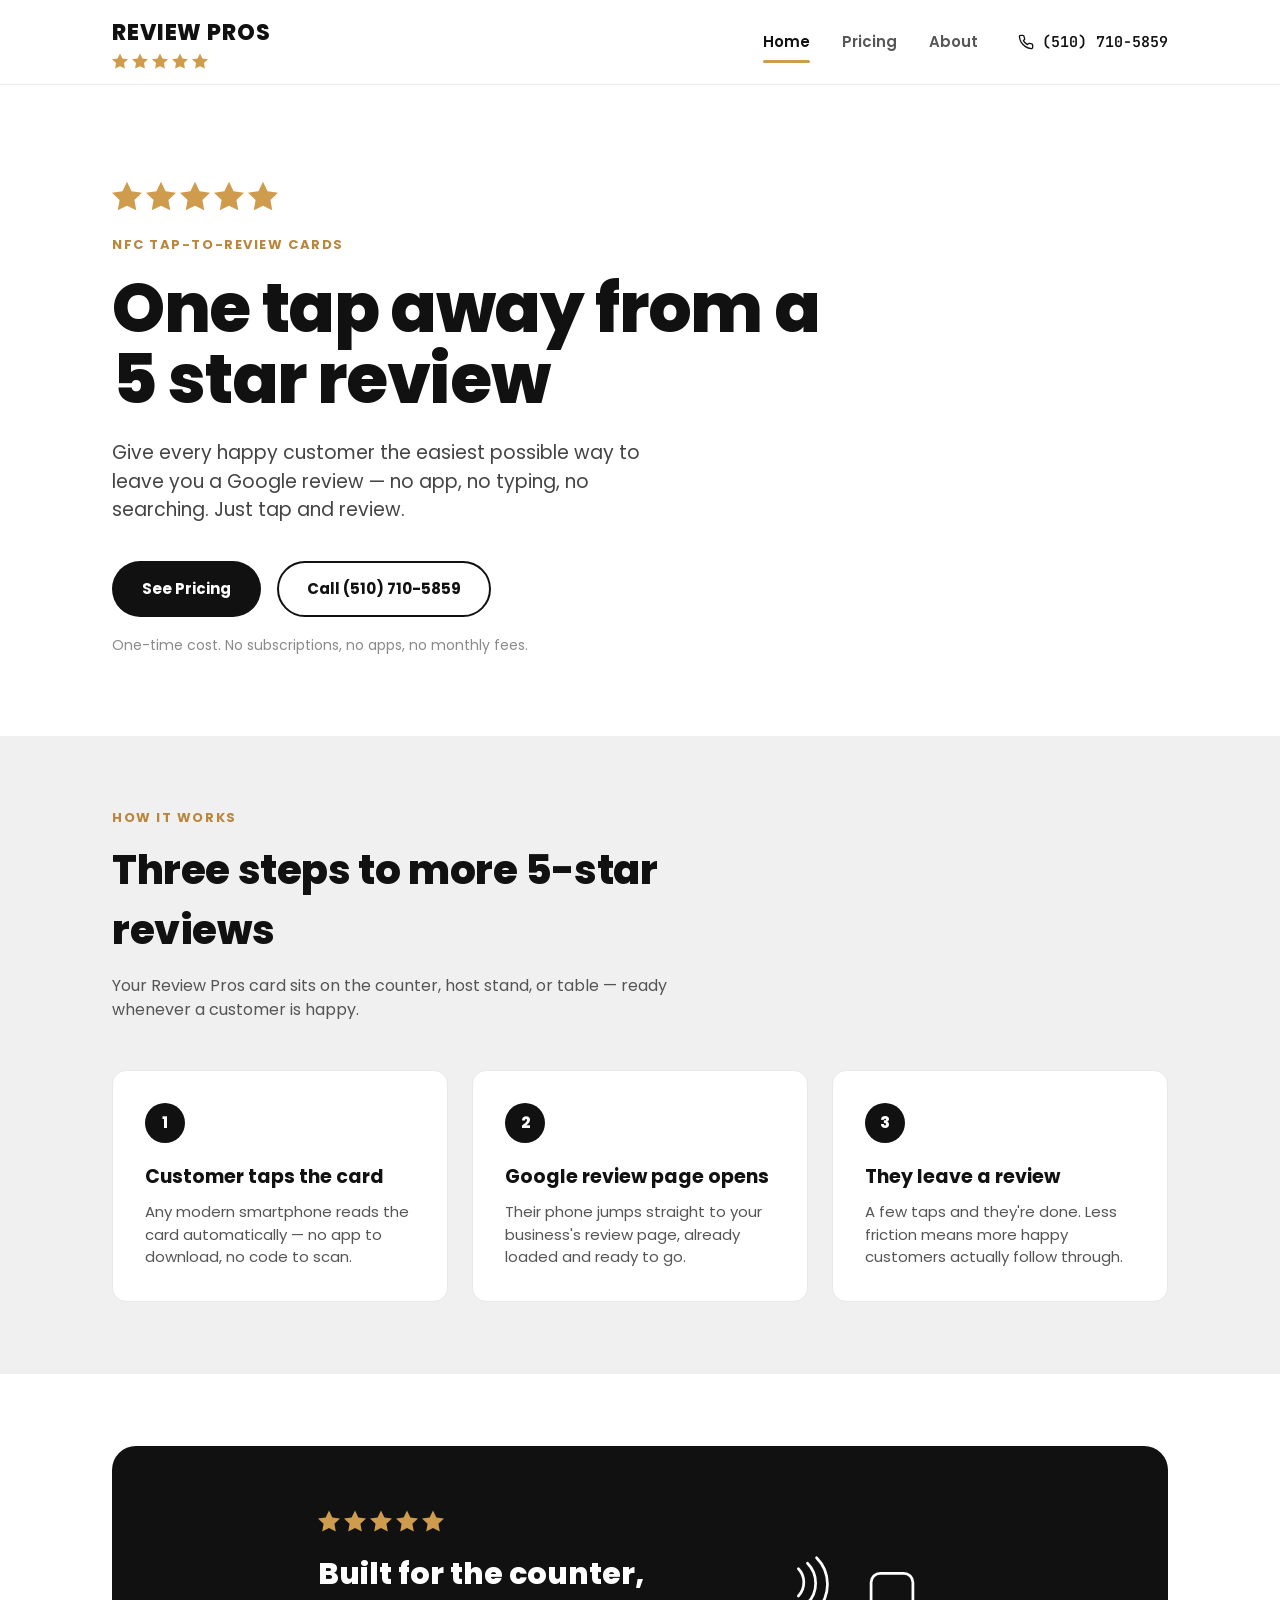
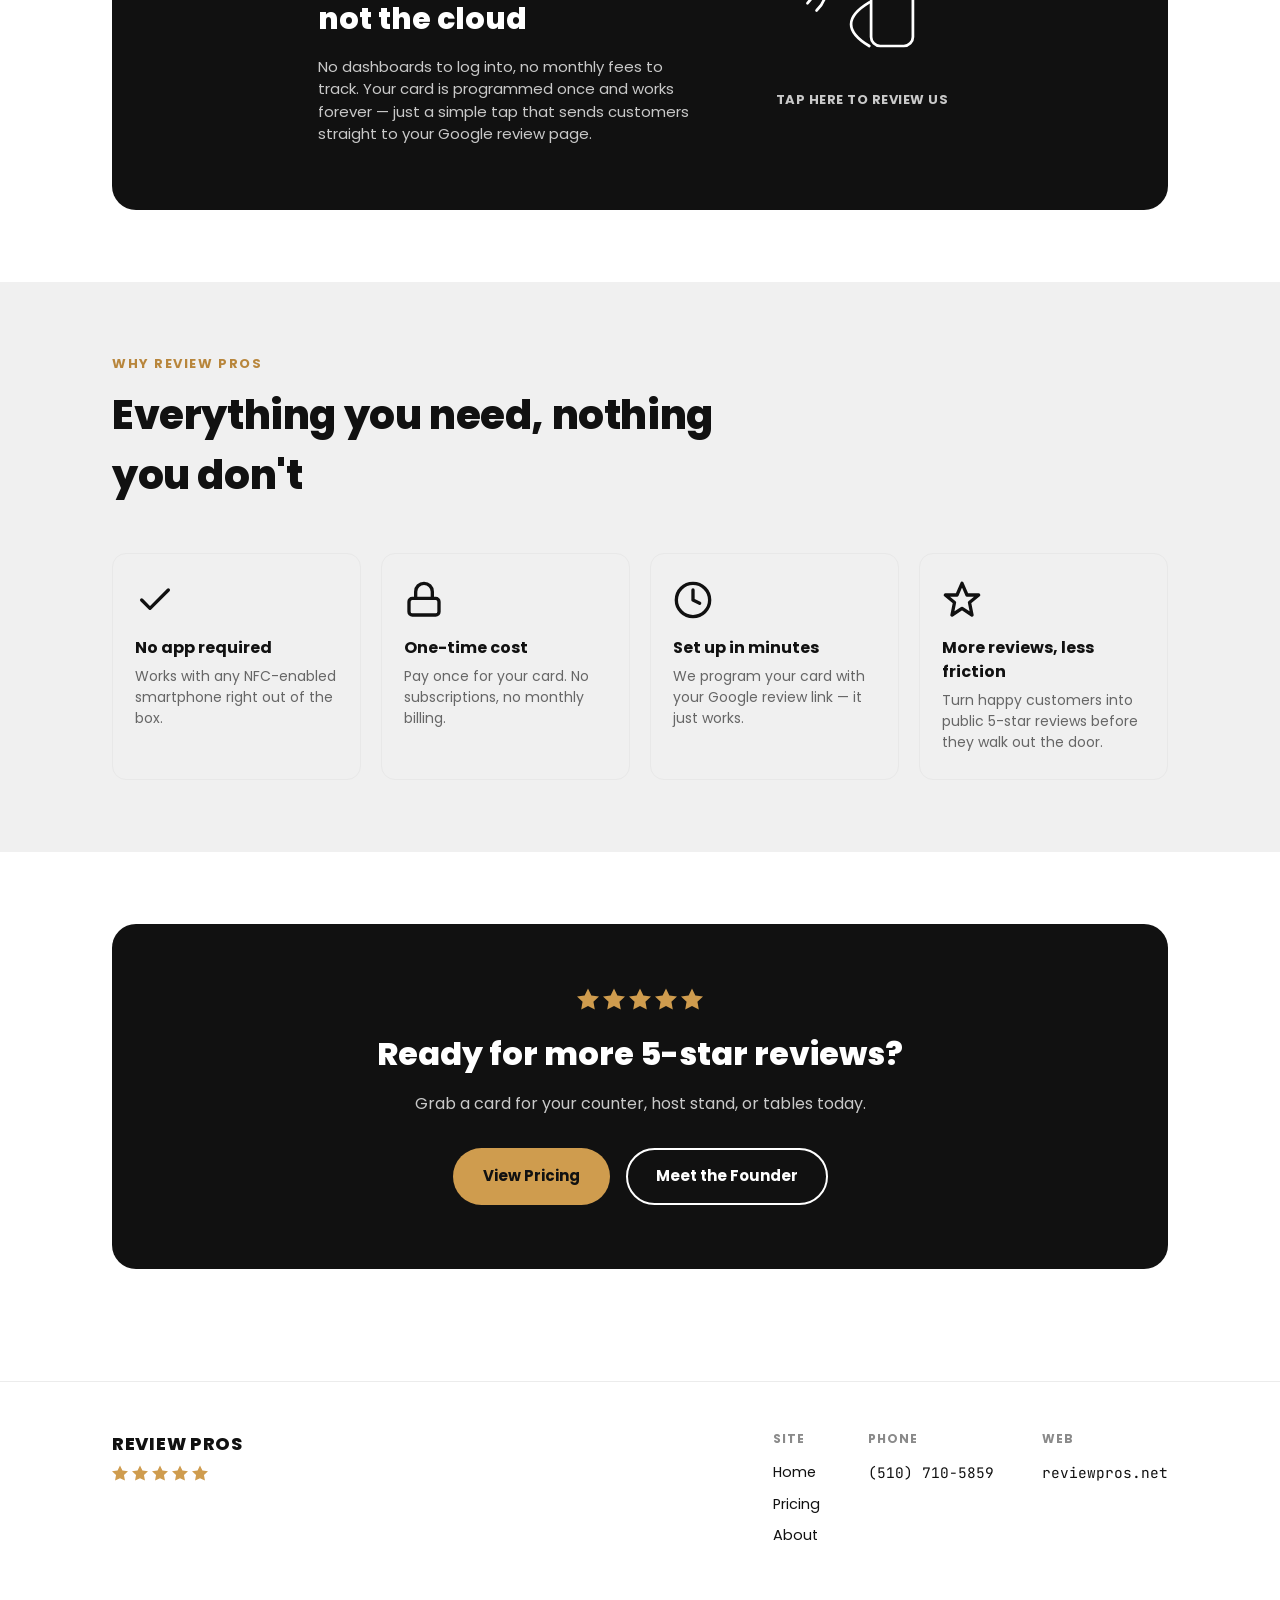
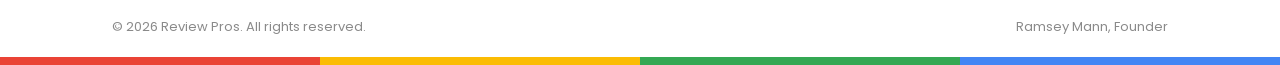
==== index.html @ d0340fe0 "Add files via upload" ====
<!DOCTYPE html>
<html lang="en">
<head>
<meta charset="UTF-8">
<meta name="viewport" content="width=device-width, initial-scale=1.0">
<title>Review Pros — Tap-to-Review NFC Cards</title>
<meta name="description" content="One tap away from a 5 star review. NFC review cards for your counter, host stand, or tables. No app, no subscription, one-time cost.">
<link rel="preconnect" href="https://fonts.googleapis.com">
<link rel="preconnect" href="https://fonts.gstatic.com" crossorigin>
<link href="https://fonts.googleapis.com/css2?family=Poppins:wght@400;500;600;700;800&family=JetBrains+Mono:wght@400;500;700&display=swap" rel="stylesheet">
<link rel="stylesheet" href="styles.css">
</head>
<body>

<header class="site-header">
  <div class="wrap">
    <a href="index.html" class="logo">
      <span class="word">Review Pros</span>
      <span class="stars small" aria-hidden="true">
        <svg viewBox="0 0 24 24"><path d="M12 .587l3.668 7.568 8.332 1.151-6.064 5.828 1.48 8.279L12 19.771l-7.416 3.642 1.48-8.279L0 9.306l8.332-1.151z"/></svg>
        <svg viewBox="0 0 24 24"><path d="M12 .587l3.668 7.568 8.332 1.151-6.064 5.828 1.48 8.279L12 19.771l-7.416 3.642 1.48-8.279L0 9.306l8.332-1.151z"/></svg>
        <svg viewBox="0 0 24 24"><path d="M12 .587l3.668 7.568 8.332 1.151-6.064 5.828 1.48 8.279L12 19.771l-7.416 3.642 1.48-8.279L0 9.306l8.332-1.151z"/></svg>
        <svg viewBox="0 0 24 24"><path d="M12 .587l3.668 7.568 8.332 1.151-6.064 5.828 1.48 8.279L12 19.771l-7.416 3.642 1.48-8.279L0 9.306l8.332-1.151z"/></svg>
        <svg viewBox="0 0 24 24"><path d="M12 .587l3.668 7.568 8.332 1.151-6.064 5.828 1.48 8.279L12 19.771l-7.416 3.642 1.48-8.279L0 9.306l8.332-1.151z"/></svg>
      </span>
    </a>
    <nav class="main-nav">
      <div class="links">
        <a href="index.html" class="active">Home</a>
        <a href="pricing.html">Pricing</a>
        <a href="about.html">About</a>
      </div>
      <a class="header-phone mono" href="tel:15107105859">
        <svg viewBox="0 0 24 24" fill="none" stroke="currentColor" stroke-width="2" stroke-linecap="round" stroke-linejoin="round"><path d="M22 16.92v3a2 2 0 0 1-2.18 2 19.79 19.79 0 0 1-8.63-3.07 19.5 19.5 0 0 1-6-6 19.79 19.79 0 0 1-3.07-8.67A2 2 0 0 1 4.11 2h3a2 2 0 0 1 2 1.72c.127.96.361 1.903.7 2.81a2 2 0 0 1-.45 2.11L8.09 9.91a16 16 0 0 0 6 6l1.27-1.27a2 2 0 0 1 2.11-.45c.907.339 1.85.573 2.81.7A2 2 0 0 1 22 16.92z"/></svg>
        (510) 710-5859
      </a>
    </nav>
    <button class="nav-toggle" aria-label="Toggle menu">
      <span></span><span></span><span></span>
    </button>
  </div>
</header>

<main>
  <section class="hero">
    <div class="wrap">
      <div class="stars large" aria-hidden="true">
        <svg viewBox="0 0 24 24"><path d="M12 .587l3.668 7.568 8.332 1.151-6.064 5.828 1.48 8.279L12 19.771l-7.416 3.642 1.48-8.279L0 9.306l8.332-1.151z"/></svg>
        <svg viewBox="0 0 24 24"><path d="M12 .587l3.668 7.568 8.332 1.151-6.064 5.828 1.48 8.279L12 19.771l-7.416 3.642 1.48-8.279L0 9.306l8.332-1.151z"/></svg>
        <svg viewBox="0 0 24 24"><path d="M12 .587l3.668 7.568 8.332 1.151-6.064 5.828 1.48 8.279L12 19.771l-7.416 3.642 1.48-8.279L0 9.306l8.332-1.151z"/></svg>
        <svg viewBox="0 0 24 24"><path d="M12 .587l3.668 7.568 8.332 1.151-6.064 5.828 1.48 8.279L12 19.771l-7.416 3.642 1.48-8.279L0 9.306l8.332-1.151z"/></svg>
        <svg viewBox="0 0 24 24"><path d="M12 .587l3.668 7.568 8.332 1.151-6.064 5.828 1.48 8.279L12 19.771l-7.416 3.642 1.48-8.279L0 9.306l8.332-1.151z"/></svg>
      </div>
      <div class="eyebrow">NFC Tap-to-Review Cards</div>
      <h1>One tap away from a 5&nbsp;star review</h1>
      <p class="lead">Give every happy customer the easiest possible way to leave you a Google review — no app, no typing, no searching. Just tap and review.</p>
      <div class="cta-row">
        <a href="pricing.html" class="btn btn-primary">See Pricing</a>
        <a href="tel:15107105859" class="btn btn-outline">Call (510) 710-5859</a>
      </div>
      <div class="microcopy">One-time cost. No subscriptions, no apps, no monthly fees.</div>
    </div>
  </section>

  <section class="alt-bg">
    <div class="wrap">
      <div class="section-head">
        <div class="eyebrow">How It Works</div>
        <h2>Three steps to more 5-star reviews</h2>
        <p>Your Review Pros card sits on the counter, host stand, or table — ready whenever a customer is happy.</p>
      </div>
      <div class="steps">
        <div class="step-card">
          <div class="step-num">1</div>
          <h3>Customer taps the card</h3>
          <p>Any modern smartphone reads the card automatically — no app to download, no code to scan.</p>
        </div>
        <div class="step-card">
          <div class="step-num">2</div>
          <h3>Google review page opens</h3>
          <p>Their phone jumps straight to your business's review page, already loaded and ready to go.</p>
        </div>
        <div class="step-card">
          <div class="step-num">3</div>
          <h3>They leave a review</h3>
          <p>A few taps and they're done. Less friction means more happy customers actually follow through.</p>
        </div>
      </div>
    </div>
  </section>

  <section>
    <div class="wrap">
      <div class="tap-demo">
        <div class="demo-left">
          <div class="stars" aria-hidden="true">
            <svg viewBox="0 0 24 24"><path d="M12 .587l3.668 7.568 8.332 1.151-6.064 5.828 1.48 8.279L12 19.771l-7.416 3.642 1.48-8.279L0 9.306l8.332-1.151z"/></svg>
            <svg viewBox="0 0 24 24"><path d="M12 .587l3.668 7.568 8.332 1.151-6.064 5.828 1.48 8.279L12 19.771l-7.416 3.642 1.48-8.279L0 9.306l8.332-1.151z"/></svg>
            <svg viewBox="0 0 24 24"><path d="M12 .587l3.668 7.568 8.332 1.151-6.064 5.828 1.48 8.279L12 19.771l-7.416 3.642 1.48-8.279L0 9.306l8.332-1.151z"/></svg>
            <svg viewBox="0 0 24 24"><path d="M12 .587l3.668 7.568 8.332 1.151-6.064 5.828 1.48 8.279L12 19.771l-7.416 3.642 1.48-8.279L0 9.306l8.332-1.151z"/></svg>
            <svg viewBox="0 0 24 24"><path d="M12 .587l3.668 7.568 8.332 1.151-6.064 5.828 1.48 8.279L12 19.771l-7.416 3.642 1.48-8.279L0 9.306l8.332-1.151z"/></svg>
          </div>
          <h2>Built for the counter, not the cloud</h2>
          <p>No dashboards to log into, no monthly fees to track. Your card is programmed once and works forever — just a simple tap that sends customers straight to your Google review page.</p>
        </div>
        <div class="tap-icon" aria-hidden="true">
          <svg viewBox="0 0 220 140" fill="none" stroke-width="3">
            <ellipse cx="60" cy="70" rx="55" ry="55" />
            <path d="M40 55c8-8 8-22 0-30" stroke-linecap="round"/>
            <path d="M50 63c12-12 12-32 0-44" stroke-linecap="round"/>
            <path d="M60 71c16-16 16-42 0-58" stroke-linecap="round"/>
            <rect x="120" y="30" width="46" height="80" rx="10"/>
            <line x1="132" y1="98" x2="154" y2="98" stroke-linecap="round"/>
            <path d="M118 62c-10 6-20 14-20 24s10 18 20 24" stroke-linecap="round" stroke-linejoin="round"/>
          </svg>
          <p style="text-align:center;margin-top:16px;font-weight:700;letter-spacing:0.04em;text-transform:uppercase;font-size:13px;">Tap here to review us</p>
        </div>
      </div>
    </div>
  </section>

  <section class="alt-bg">
    <div class="wrap">
      <div class="section-head">
        <div class="eyebrow">Why Review Pros</div>
        <h2>Everything you need, nothing you don't</h2>
      </div>
      <div class="features-grid">
        <div class="feature">
          <div class="icon"><svg viewBox="0 0 24 24" fill="none" stroke="#111" stroke-width="2" stroke-linecap="round" stroke-linejoin="round"><path d="M20 6L9 17l-5-5"/></svg></div>
          <h3>No app required</h3>
          <p>Works with any NFC-enabled smartphone right out of the box.</p>
        </div>
        <div class="feature">
          <div class="icon"><svg viewBox="0 0 24 24" fill="none" stroke="#111" stroke-width="2" stroke-linecap="round" stroke-linejoin="round"><rect x="3" y="11" width="18" height="10" rx="2"/><path d="M7 11V7a5 5 0 0 1 10 0v4"/></svg></div>
          <h3>One-time cost</h3>
          <p>Pay once for your card. No subscriptions, no monthly billing.</p>
        </div>
        <div class="feature">
          <div class="icon"><svg viewBox="0 0 24 24" fill="none" stroke="#111" stroke-width="2" stroke-linecap="round" stroke-linejoin="round"><circle cx="12" cy="12" r="10"/><polyline points="12 6 12 12 16 14"/></svg></div>
          <h3>Set up in minutes</h3>
          <p>We program your card with your Google review link — it just works.</p>
        </div>
        <div class="feature">
          <div class="icon"><svg viewBox="0 0 24 24" fill="none" stroke="#111" stroke-width="2" stroke-linecap="round" stroke-linejoin="round"><path d="M12 2l3 7h7l-5.5 4.5L18 21l-6-4-6 4 1.5-7.5L2 9h7z"/></svg></div>
          <h3>More reviews, less friction</h3>
          <p>Turn happy customers into public 5-star reviews before they walk out the door.</p>
        </div>
      </div>
    </div>
  </section>

  <section>
    <div class="wrap">
      <div class="cta-banner">
        <div class="stars" aria-hidden="true">
          <svg viewBox="0 0 24 24"><path d="M12 .587l3.668 7.568 8.332 1.151-6.064 5.828 1.48 8.279L12 19.771l-7.416 3.642 1.48-8.279L0 9.306l8.332-1.151z"/></svg>
          <svg viewBox="0 0 24 24"><path d="M12 .587l3.668 7.568 8.332 1.151-6.064 5.828 1.48 8.279L12 19.771l-7.416 3.642 1.48-8.279L0 9.306l8.332-1.151z"/></svg>
          <svg viewBox="0 0 24 24"><path d="M12 .587l3.668 7.568 8.332 1.151-6.064 5.828 1.48 8.279L12 19.771l-7.416 3.642 1.48-8.279L0 9.306l8.332-1.151z"/></svg>
          <svg viewBox="0 0 24 24"><path d="M12 .587l3.668 7.568 8.332 1.151-6.064 5.828 1.48 8.279L12 19.771l-7.416 3.642 1.48-8.279L0 9.306l8.332-1.151z"/></svg>
          <svg viewBox="0 0 24 24"><path d="M12 .587l3.668 7.568 8.332 1.151-6.064 5.828 1.48 8.279L12 19.771l-7.416 3.642 1.48-8.279L0 9.306l8.332-1.151z"/></svg>
        </div>
        <h2>Ready for more 5-star reviews?</h2>
        <p>Grab a card for your counter, host stand, or tables today.</p>
        <div class="cta-row">
          <a href="pricing.html" class="btn btn-gold">View Pricing</a>
          <a href="about.html" class="btn btn-outline">Meet the Founder</a>
        </div>
      </div>
    </div>
  </section>
</main>

<footer>
  <div class="wrap">
    <div class="footer-inner">
      <div class="footer-col">
        <a href="index.html" class="logo">
          <span class="word">Review Pros</span>
        </a>
        <div class="stars small" aria-hidden="true">
          <svg viewBox="0 0 24 24"><path d="M12 .587l3.668 7.568 8.332 1.151-6.064 5.828 1.48 8.279L12 19.771l-7.416 3.642 1.48-8.279L0 9.306l8.332-1.151z"/></svg>
          <svg viewBox="0 0 24 24"><path d="M12 .587l3.668 7.568 8.332 1.151-6.064 5.828 1.48 8.279L12 19.771l-7.416 3.642 1.48-8.279L0 9.306l8.332-1.151z"/></svg>
          <svg viewBox="0 0 24 24"><path d="M12 .587l3.668 7.568 8.332 1.151-6.064 5.828 1.48 8.279L12 19.771l-7.416 3.642 1.48-8.279L0 9.306l8.332-1.151z"/></svg>
          <svg viewBox="0 0 24 24"><path d="M12 .587l3.668 7.568 8.332 1.151-6.064 5.828 1.48 8.279L12 19.771l-7.416 3.642 1.48-8.279L0 9.306l8.332-1.151z"/></svg>
          <svg viewBox="0 0 24 24"><path d="M12 .587l3.668 7.568 8.332 1.151-6.064 5.828 1.48 8.279L12 19.771l-7.416 3.642 1.48-8.279L0 9.306l8.332-1.151z"/></svg>
        </div>
      </div>
      <div class="footer-links">
        <div class="col">
          <h4>Site</h4>
          <a href="index.html">Home</a>
          <a href="pricing.html">Pricing</a>
          <a href="about.html">About</a>
        </div>
        <div class="col">
          <h4>Phone</h4>
          <a class="mono" href="tel:15107105859">(510) 710-5859</a>
        </div>
        <div class="col">
          <h4>Web</h4>
          <a class="mono" href="https://reviewpros.net">reviewpros.net</a>
        </div>
      </div>
    </div>
    <div class="footer-bottom">
      <span>&copy; 2026 Review Pros. All rights reserved.</span>
      <span>Ramsey Mann, Founder</span>
    </div>
  </div>
  <div class="stripe"><span class="r"></span><span class="y"></span><span class="g"></span><span class="b"></span></div>
</footer>

<script src="app.js"></script>
</body>
</html>
---- styles.css ----
:root {
  --black: #111111;
  --white: #ffffff;
  --gray-bg: #f0f0f0;
  --gray-text: #8a8a8a;
  --gold: #cf9c4e;
  --gold-dark: #b8863c;
  --red: #ea4335;
  --yellow: #fbbc04;
  --green: #34a853;
  --blue: #4285f4;
  --dark-card: #161616;
  --radius: 14px;
}

* { box-sizing: border-box; margin: 0; padding: 0; }

html { scroll-behavior: smooth; }

body {
  font-family: 'Poppins', -apple-system, BlinkMacSystemFont, 'Segoe UI', sans-serif;
  color: var(--black);
  background: var(--white);
  line-height: 1.5;
  -webkit-font-smoothing: antialiased;
}

.mono {
  font-family: 'JetBrains Mono', 'SFMono-Regular', Consolas, monospace;
}

a { color: inherit; text-decoration: none; }

img, svg { display: block; max-width: 100%; }

.wrap {
  max-width: 1120px;
  margin: 0 auto;
  padding: 0 32px;
}

/* Stars */
.stars { display: flex; gap: 4px; }
.stars svg { width: 22px; height: 22px; }
.stars.small svg { width: 16px; height: 16px; }
.stars.large svg { width: 30px; height: 30px; }
.stars svg path { fill: var(--gold); }

/* Header */
.site-header {
  border-bottom: 1px solid #ececec;
  position: sticky;
  top: 0;
  background: rgba(255,255,255,0.92);
  backdrop-filter: blur(8px);
  z-index: 100;
}

.site-header .wrap {
  display: flex;
  align-items: center;
  justify-content: space-between;
  height: 84px;
}

.logo {
  display: flex;
  flex-direction: column;
  gap: 4px;
}

.logo .word {
  font-weight: 800;
  font-size: 22px;
  letter-spacing: 0.04em;
  text-transform: uppercase;
}

.main-nav {
  display: flex;
  align-items: center;
  gap: 40px;
}

.main-nav .links {
  display: flex;
  gap: 32px;
  font-weight: 600;
  font-size: 15px;
}

.main-nav .links a {
  position: relative;
  padding: 4px 0;
  opacity: 0.7;
  transition: opacity 0.15s ease;
}

.main-nav .links a:hover,
.main-nav .links a.active { opacity: 1; }

.main-nav .links a.active::after {
  content: "";
  position: absolute;
  left: 0; right: 0; bottom: -6px;
  height: 3px;
  background: var(--gold);
  border-radius: 3px;
}

.header-phone {
  font-weight: 600;
  font-size: 15px;
  display: flex;
  align-items: center;
  gap: 8px;
  white-space: nowrap;
}

.header-phone svg { width: 16px; height: 16px; }

.nav-toggle {
  display: none;
  background: none;
  border: none;
  cursor: pointer;
  width: 32px;
  height: 32px;
  flex-direction: column;
  justify-content: center;
  gap: 5px;
}
.nav-toggle span {
  display: block;
  height: 2px;
  background: var(--black);
  border-radius: 2px;
}

/* Buttons */
.btn {
  display: inline-flex;
  align-items: center;
  justify-content: center;
  gap: 8px;
  padding: 15px 28px;
  border-radius: 999px;
  font-weight: 700;
  font-size: 15px;
  cursor: pointer;
  border: 2px solid transparent;
  transition: transform 0.15s ease, opacity 0.15s ease;
}
.btn:hover { transform: translateY(-1px); }

.btn-primary {
  background: var(--black);
  color: var(--white);
}
.btn-primary:hover { opacity: 0.85; }

.btn-outline {
  background: transparent;
  color: var(--black);
  border-color: var(--black);
}
.btn-outline:hover { background: var(--black); color: var(--white); }

.btn-gold {
  background: var(--gold);
  color: var(--black);
}
.btn-gold:hover { opacity: 0.88; }

.cta-row {
  display: flex;
  gap: 16px;
  flex-wrap: wrap;
}

/* Google stripe */
.stripe {
  height: 8px;
  display: flex;
  width: 100%;
}
.stripe span { flex: 1; }
.stripe .r { background: var(--red); }
.stripe .y { background: var(--yellow); }
.stripe .g { background: var(--green); }
.stripe .b { background: var(--blue); }

/* Hero */
.hero {
  padding: 96px 0 80px;
}
.hero .stars { margin-bottom: 24px; }
.eyebrow {
  font-weight: 700;
  font-size: 13px;
  letter-spacing: 0.12em;
  text-transform: uppercase;
  color: var(--gold-dark);
  margin-bottom: 18px;
}
.hero h1 {
  font-size: clamp(38px, 6vw, 68px);
  font-weight: 800;
  line-height: 1.05;
  letter-spacing: -0.02em;
  max-width: 820px;
}
.hero p.lead {
  margin-top: 24px;
  font-size: 19px;
  color: #444;
  max-width: 560px;
}
.hero .cta-row { margin-top: 36px; }
.hero .microcopy {
  margin-top: 18px;
  font-size: 14px;
  color: var(--gray-text);
}

/* Section */
section { padding: 72px 0; }
.section-head { max-width: 620px; margin-bottom: 48px; }
.section-head .eyebrow { margin-bottom: 12px; }
.section-head h2 {
  font-size: clamp(28px, 4vw, 40px);
  font-weight: 800;
  letter-spacing: -0.01em;
}
.section-head p { margin-top: 14px; color: #555; font-size: 16px; }

.alt-bg { background: var(--gray-bg); }

/* Steps */
.steps {
  display: grid;
  grid-template-columns: repeat(3, 1fr);
  gap: 24px;
}
.step-card {
  background: var(--white);
  border-radius: var(--radius);
  padding: 32px;
  border: 1px solid #e8e8e8;
}
.step-num {
  width: 40px; height: 40px;
  border-radius: 50%;
  background: var(--black);
  color: var(--white);
  display: flex; align-items: center; justify-content: center;
  font-weight: 800;
  margin-bottom: 20px;
  font-size: 15px;
}
.step-card h3 { font-size: 19px; font-weight: 700; margin-bottom: 10px; }
.step-card p { color: #555; font-size: 15px; }

/* Feature grid */
.features-grid {
  display: grid;
  grid-template-columns: repeat(4, 1fr);
  gap: 20px;
}
.feature {
  padding: 26px 22px;
  border-radius: var(--radius);
  border: 1px solid #e8e8e8;
}
.feature .icon {
  width: 40px; height: 40px;
  margin-bottom: 16px;
}
.feature .icon svg { width: 100%; height: 100%; }
.feature h3 { font-size: 16px; font-weight: 700; margin-bottom: 6px; }
.feature p { font-size: 14px; color: #666; }

/* Tap demo */
.tap-demo {
  display: flex;
  align-items: center;
  justify-content: center;
  gap: 64px;
  flex-wrap: wrap;
  background: var(--black);
  color: var(--white);
  border-radius: 24px;
  padding: 64px 40px;
}
.tap-demo .demo-left { max-width: 380px; }
.tap-demo .stars { margin-bottom: 20px; }
.tap-demo h2 { font-size: 30px; font-weight: 800; margin-bottom: 14px; }
.tap-demo p { color: #c9c9c9; font-size: 15px; }
.tap-icon svg { width: 200px; height: auto; }
.tap-icon path, .tap-icon circle, .tap-icon rect { stroke: var(--white); }
.tap-icon .label { fill: var(--white); }

/* Pricing */
.pricing-list {
  display: flex;
  flex-direction: column;
  gap: 18px;
  max-width: 760px;
  margin: 0 auto;
}
.price-card {
  display: flex;
  align-items: center;
  justify-content: space-between;
  background: var(--gray-bg);
  border-radius: var(--radius);
  padding: 30px 36px;
  position: relative;
}
.price-card.dark {
  background: var(--dark-card);
  color: var(--white);
}
.price-card .plan-name {
  font-size: 24px;
  font-weight: 800;
}
.price-card .per-card {
  font-size: 14px;
  color: var(--gray-text);
  margin-top: 6px;
}
.price-card.dark .per-card { color: #9a9a9a; }
.price-card .amount {
  font-size: 40px;
  font-weight: 800;
}
.price-card.dark .amount { color: var(--gold); }
.badge {
  position: absolute;
  top: -14px;
  right: 28px;
  background: var(--gold);
  color: var(--black);
  font-size: 12px;
  font-weight: 800;
  letter-spacing: 0.04em;
  text-transform: uppercase;
  padding: 7px 16px;
  border-radius: 999px;
}
.pricing-note {
  text-align: center;
  margin-top: 32px;
  color: var(--gray-text);
  font-size: 15px;
}
.pricing-cta {
  text-align: center;
  margin-top: 40px;
}

/* Compare table */
.compare {
  border: 1px solid #e8e8e8;
  border-radius: var(--radius);
  overflow: hidden;
}
.compare-row {
  display: grid;
  grid-template-columns: 2fr 1fr 1fr;
  align-items: center;
  padding: 18px 28px;
  border-bottom: 1px solid #eee;
  font-size: 15px;
}
.compare-row:last-child { border-bottom: none; }
.compare-row.head { font-weight: 700; background: var(--gray-bg); }
.compare-row .yes { color: var(--green); font-weight: 700; }
.compare-row .no { color: #bbb; }
.compare-row div:not(:first-child) { text-align: center; }

/* About */
.about-hero {
  display: grid;
  grid-template-columns: 1.1fr 0.9fr;
  gap: 56px;
  align-items: center;
}
.founder-card {
  background: var(--black);
  color: var(--white);
  border-radius: 20px;
  padding: 40px;
}
.founder-card .avatar {
  width: 72px; height: 72px;
  border-radius: 50%;
  background: var(--gold);
  color: var(--black);
  display: flex; align-items: center; justify-content: center;
  font-weight: 800;
  font-size: 26px;
  margin-bottom: 20px;
}
.founder-card h3 { font-size: 22px; font-weight: 800; }
.founder-card .role {
  color: var(--gold);
  font-size: 13px;
  font-weight: 700;
  letter-spacing: 0.08em;
  text-transform: uppercase;
  margin-top: 4px;
  margin-bottom: 20px;
}
.founder-card p { color: #cfcfcf; font-size: 14.5px; }
.founder-card .contact-line {
  margin-top: 24px;
  padding-top: 20px;
  border-top: 1px solid #333;
  display: flex;
  flex-direction: column;
  gap: 8px;
  font-size: 14px;
}

.values-grid {
  display: grid;
  grid-template-columns: repeat(3, 1fr);
  gap: 20px;
}
.value-card {
  padding: 30px;
  border-radius: var(--radius);
  border: 1px solid #e8e8e8;
}
.value-card .num {
  font-family: 'JetBrains Mono', monospace;
  color: var(--gold-dark);
  font-weight: 700;
  font-size: 14px;
  margin-bottom: 14px;
}
.value-card h3 { font-size: 18px; font-weight: 700; margin-bottom: 8px; }
.value-card p { font-size: 14.5px; color: #555; }

/* CTA banner */
.cta-banner {
  background: var(--black);
  border-radius: 24px;
  padding: 64px 48px;
  text-align: center;
}
.cta-banner .stars { justify-content: center; margin-bottom: 20px; }
.cta-banner h2 { color: var(--white); font-size: 32px; font-weight: 800; margin-bottom: 14px; }
.cta-banner p { color: #c9c9c9; margin-bottom: 32px; }
.cta-banner .cta-row { justify-content: center; }
.cta-banner .btn-outline { border-color: var(--white); color: var(--white); }
.cta-banner .btn-outline:hover { background: var(--white); color: var(--black); }

/* Footer */
footer {
  border-top: 1px solid #ececec;
  padding-top: 48px;
  margin-top: 40px;
}
.footer-inner {
  display: flex;
  justify-content: space-between;
  flex-wrap: wrap;
  gap: 32px;
  padding-bottom: 40px;
}
.footer-col .logo .word { font-size: 18px; }
.footer-col .stars { margin-top: 8px; }
.footer-links {
  display: flex;
  gap: 48px;
  flex-wrap: wrap;
}
.footer-links .col h4 {
  font-size: 12px;
  font-weight: 700;
  letter-spacing: 0.08em;
  text-transform: uppercase;
  color: var(--gray-text);
  margin-bottom: 14px;
}
.footer-links .col a, .footer-links .col p {
  display: block;
  font-size: 14.5px;
  margin-bottom: 10px;
  color: var(--black);
}
.footer-bottom {
  display: flex;
  justify-content: space-between;
  padding: 20px 0;
  font-size: 13px;
  color: var(--gray-text);
  flex-wrap: wrap;
  gap: 10px;
}

/* Responsive */
@media (max-width: 860px) {
  .steps { grid-template-columns: 1fr; }
  .features-grid { grid-template-columns: repeat(2, 1fr); }
  .about-hero { grid-template-columns: 1fr; }
  .values-grid { grid-template-columns: 1fr; }
  .compare-row { grid-template-columns: 1.4fr 1fr 1fr; padding: 16px; font-size: 13.5px; }
}

@media (max-width: 720px) {
  .main-nav .links, .header-phone { display: none; }
  .nav-toggle { display: flex; }
  .site-header.open .main-nav {
    display: flex;
  }
  .main-nav {
    position: fixed;
    top: 84px; left: 0; right: 0;
    background: var(--white);
    flex-direction: column;
    align-items: flex-start;
    padding: 24px 32px 32px;
    border-bottom: 1px solid #ececec;
    display: none;
  }
  .site-header.open .main-nav { display: flex; }
  .main-nav .links { flex-direction: column; gap: 20px; }
  .header-phone { display: none; }
  .site-header.open .header-phone { display: flex; margin-top: 16px; }
  .price-card { flex-direction: column; align-items: flex-start; gap: 14px; }
  .tap-demo { padding: 40px 24px; }
  .footer-inner { flex-direction: column; }
}
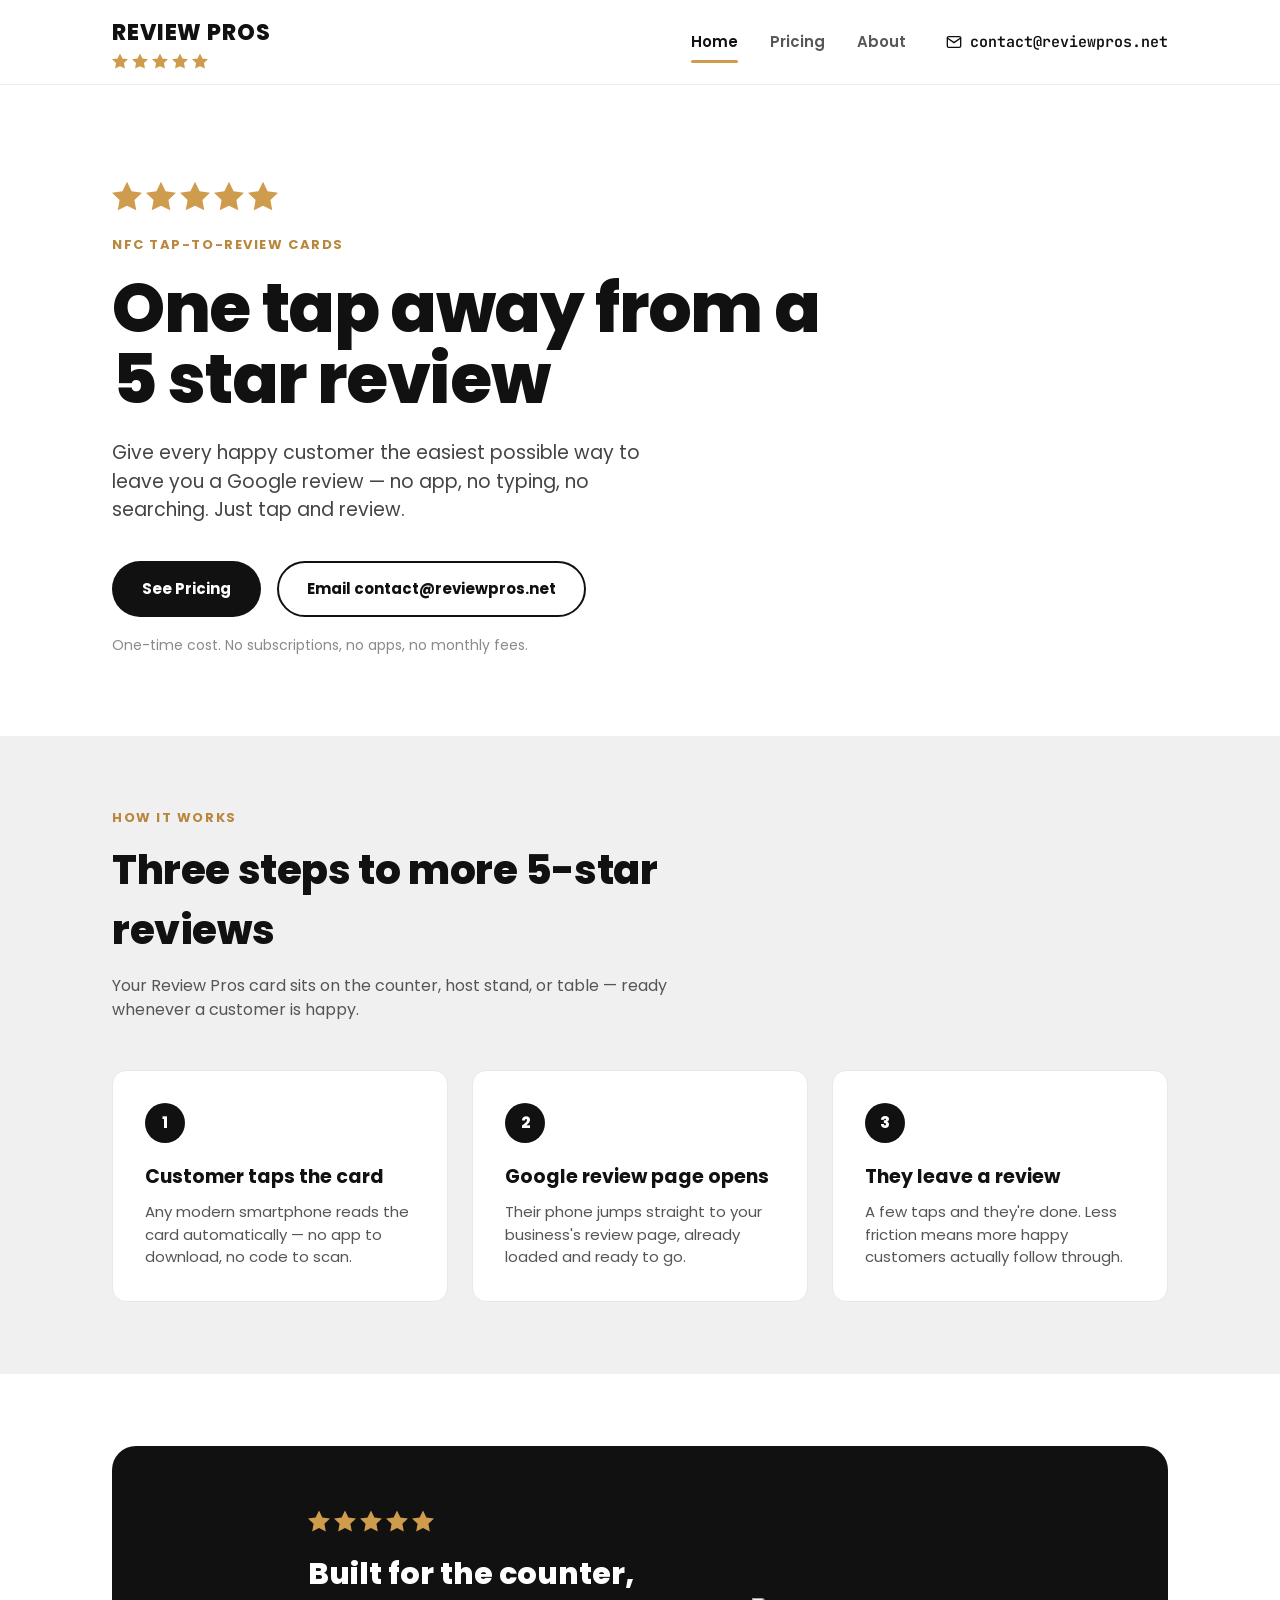
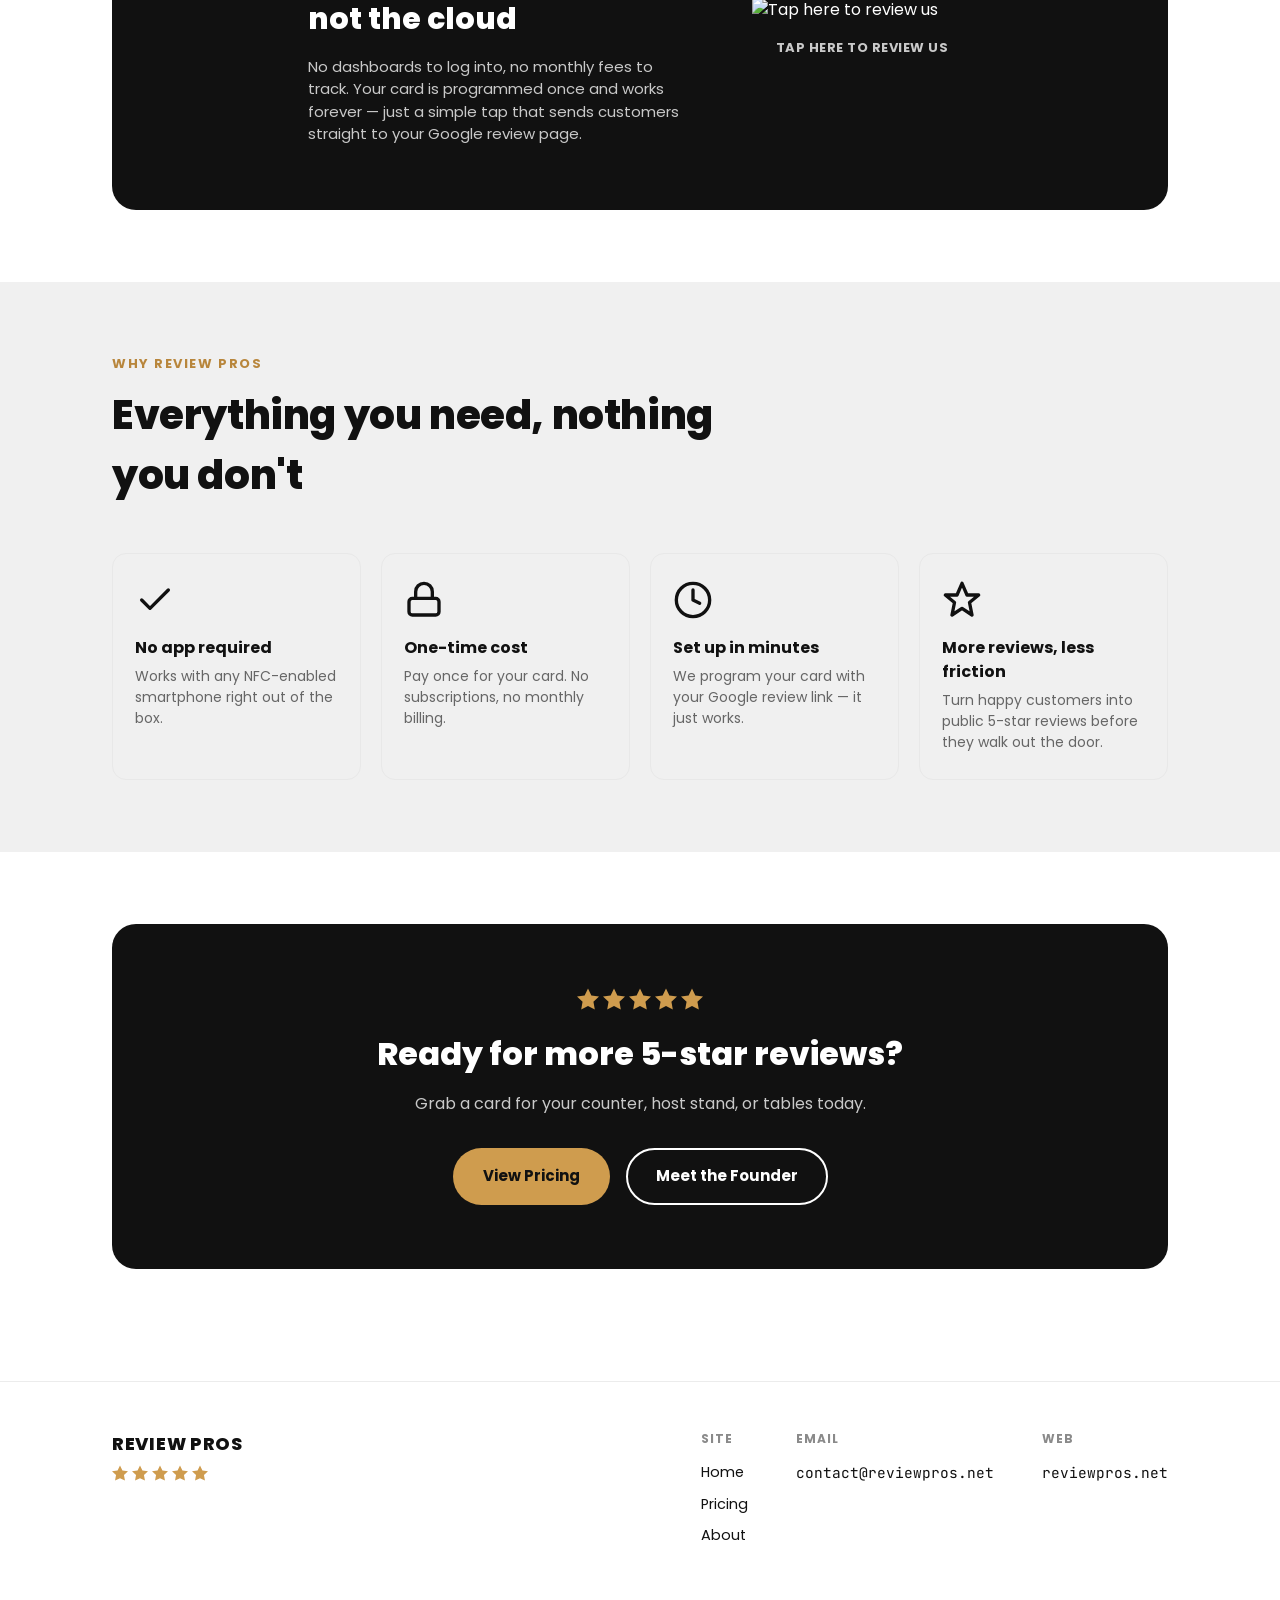
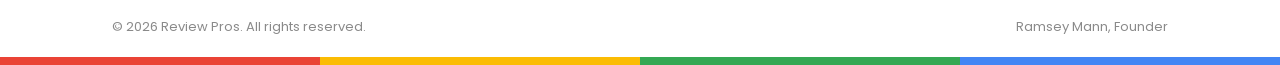
==== commit 20f0e924: "Add files via upload" ====
--- a/index.html
+++ b/index.html
@@ -30,9 +30,9 @@
         <a href="pricing.html">Pricing</a>
         <a href="about.html">About</a>
       </div>
-      <a class="header-phone mono" href="tel:15107105859">
-        <svg viewBox="0 0 24 24" fill="none" stroke="currentColor" stroke-width="2" stroke-linecap="round" stroke-linejoin="round"><path d="M22 16.92v3a2 2 0 0 1-2.18 2 19.79 19.79 0 0 1-8.63-3.07 19.5 19.5 0 0 1-6-6 19.79 19.79 0 0 1-3.07-8.67A2 2 0 0 1 4.11 2h3a2 2 0 0 1 2 1.72c.127.96.361 1.903.7 2.81a2 2 0 0 1-.45 2.11L8.09 9.91a16 16 0 0 0 6 6l1.27-1.27a2 2 0 0 1 2.11-.45c.907.339 1.85.573 2.81.7A2 2 0 0 1 22 16.92z"/></svg>
-        (510) 710-5859
+      <a class="header-phone mono" href="mailto:contact@reviewpros.net">
+        <svg viewBox="0 0 24 24" fill="none" stroke="currentColor" stroke-width="2" stroke-linecap="round" stroke-linejoin="round"><rect x="2" y="4" width="20" height="16" rx="2"/><path d="m22 6-10 7L2 6"/></svg>
+        contact@reviewpros.net
       </a>
     </nav>
     <button class="nav-toggle" aria-label="Toggle menu">
@@ -56,7 +56,7 @@
       <p class="lead">Give every happy customer the easiest possible way to leave you a Google review — no app, no typing, no searching. Just tap and review.</p>
       <div class="cta-row">
         <a href="pricing.html" class="btn btn-primary">See Pricing</a>
-        <a href="tel:15107105859" class="btn btn-outline">Call (510) 710-5859</a>
+        <a href="mailto:contact@reviewpros.net" class="btn btn-outline">Email contact@reviewpros.net</a>
       </div>
       <div class="microcopy">One-time cost. No subscriptions, no apps, no monthly fees.</div>
     </div>
@@ -104,15 +104,7 @@
           <p>No dashboards to log into, no monthly fees to track. Your card is programmed once and works forever — just a simple tap that sends customers straight to your Google review page.</p>
         </div>
         <div class="tap-icon" aria-hidden="true">
-          <svg viewBox="0 0 220 140" fill="none" stroke-width="3">
-            <ellipse cx="60" cy="70" rx="55" ry="55" />
-            <path d="M40 55c8-8 8-22 0-30" stroke-linecap="round"/>
-            <path d="M50 63c12-12 12-32 0-44" stroke-linecap="round"/>
-            <path d="M60 71c16-16 16-42 0-58" stroke-linecap="round"/>
-            <rect x="120" y="30" width="46" height="80" rx="10"/>
-            <line x1="132" y1="98" x2="154" y2="98" stroke-linecap="round"/>
-            <path d="M118 62c-10 6-20 14-20 24s10 18 20 24" stroke-linecap="round" stroke-linejoin="round"/>
-          </svg>
+          <img src="images/colorcorrect.png" alt="Tap here to review us">
           <p style="text-align:center;margin-top:16px;font-weight:700;letter-spacing:0.04em;text-transform:uppercase;font-size:13px;">Tap here to review us</p>
         </div>
       </div>
@@ -194,8 +186,8 @@
           <a href="about.html">About</a>
         </div>
         <div class="col">
-          <h4>Phone</h4>
-          <a class="mono" href="tel:15107105859">(510) 710-5859</a>
+          <h4>Email</h4>
+          <a class="mono" href="mailto:contact@reviewpros.net">contact@reviewpros.net</a>
         </div>
         <div class="col">
           <h4>Web</h4>
--- a/styles.css
+++ b/styles.css
@@ -296,9 +296,7 @@
 .tap-demo .stars { margin-bottom: 20px; }
 .tap-demo h2 { font-size: 30px; font-weight: 800; margin-bottom: 14px; }
 .tap-demo p { color: #c9c9c9; font-size: 15px; }
-.tap-icon svg { width: 200px; height: auto; }
-.tap-icon path, .tap-icon circle, .tap-icon rect { stroke: var(--white); }
-.tap-icon .label { fill: var(--white); }
+.tap-icon img { width: 220px; max-width: 100%; display: block; margin: 0 auto; }
 
 /* Pricing */
 .pricing-list {
@@ -530,6 +528,7 @@
   .site-header.open .main-nav { display: flex; }
   .main-nav .links { flex-direction: column; gap: 20px; }
   .header-phone { display: none; }
+  .site-header.open .main-nav .links { display: flex; }
   .site-header.open .header-phone { display: flex; margin-top: 16px; }
   .price-card { flex-direction: column; align-items: flex-start; gap: 14px; }
   .tap-demo { padding: 40px 24px; }
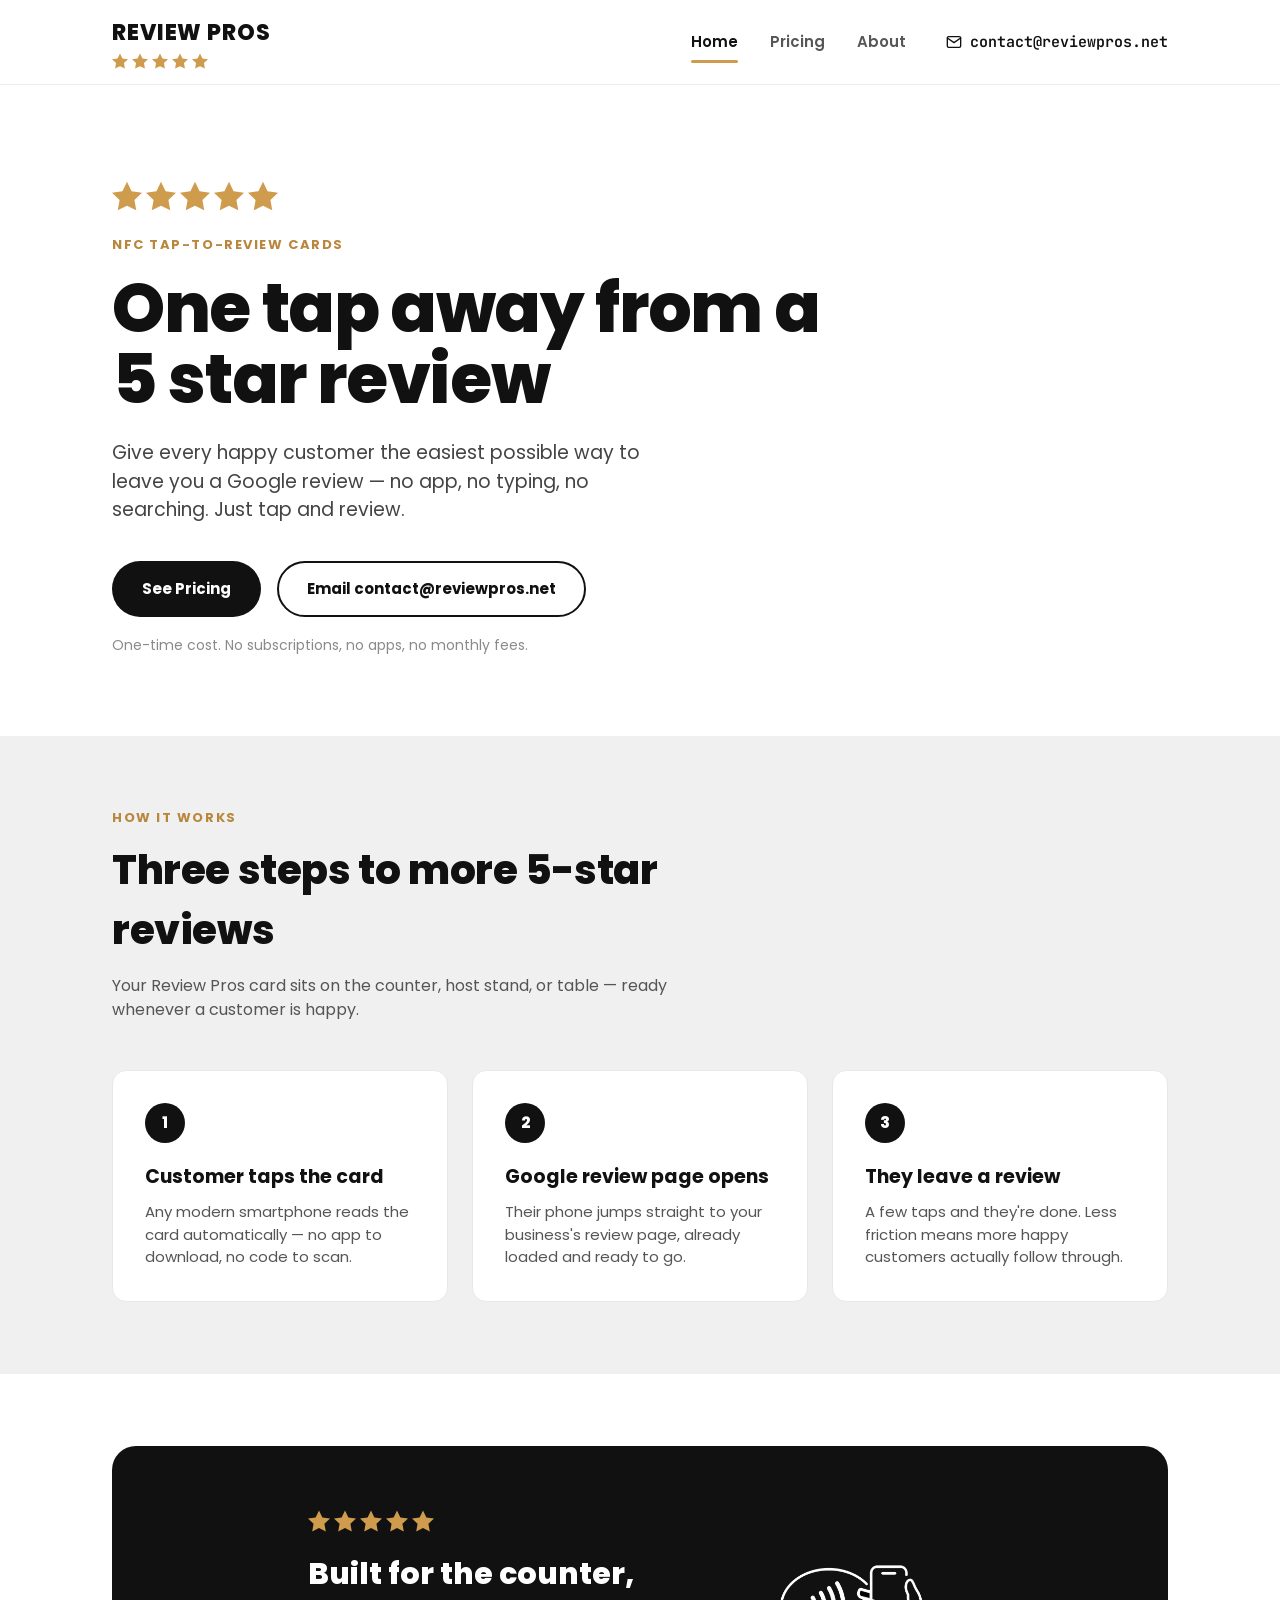
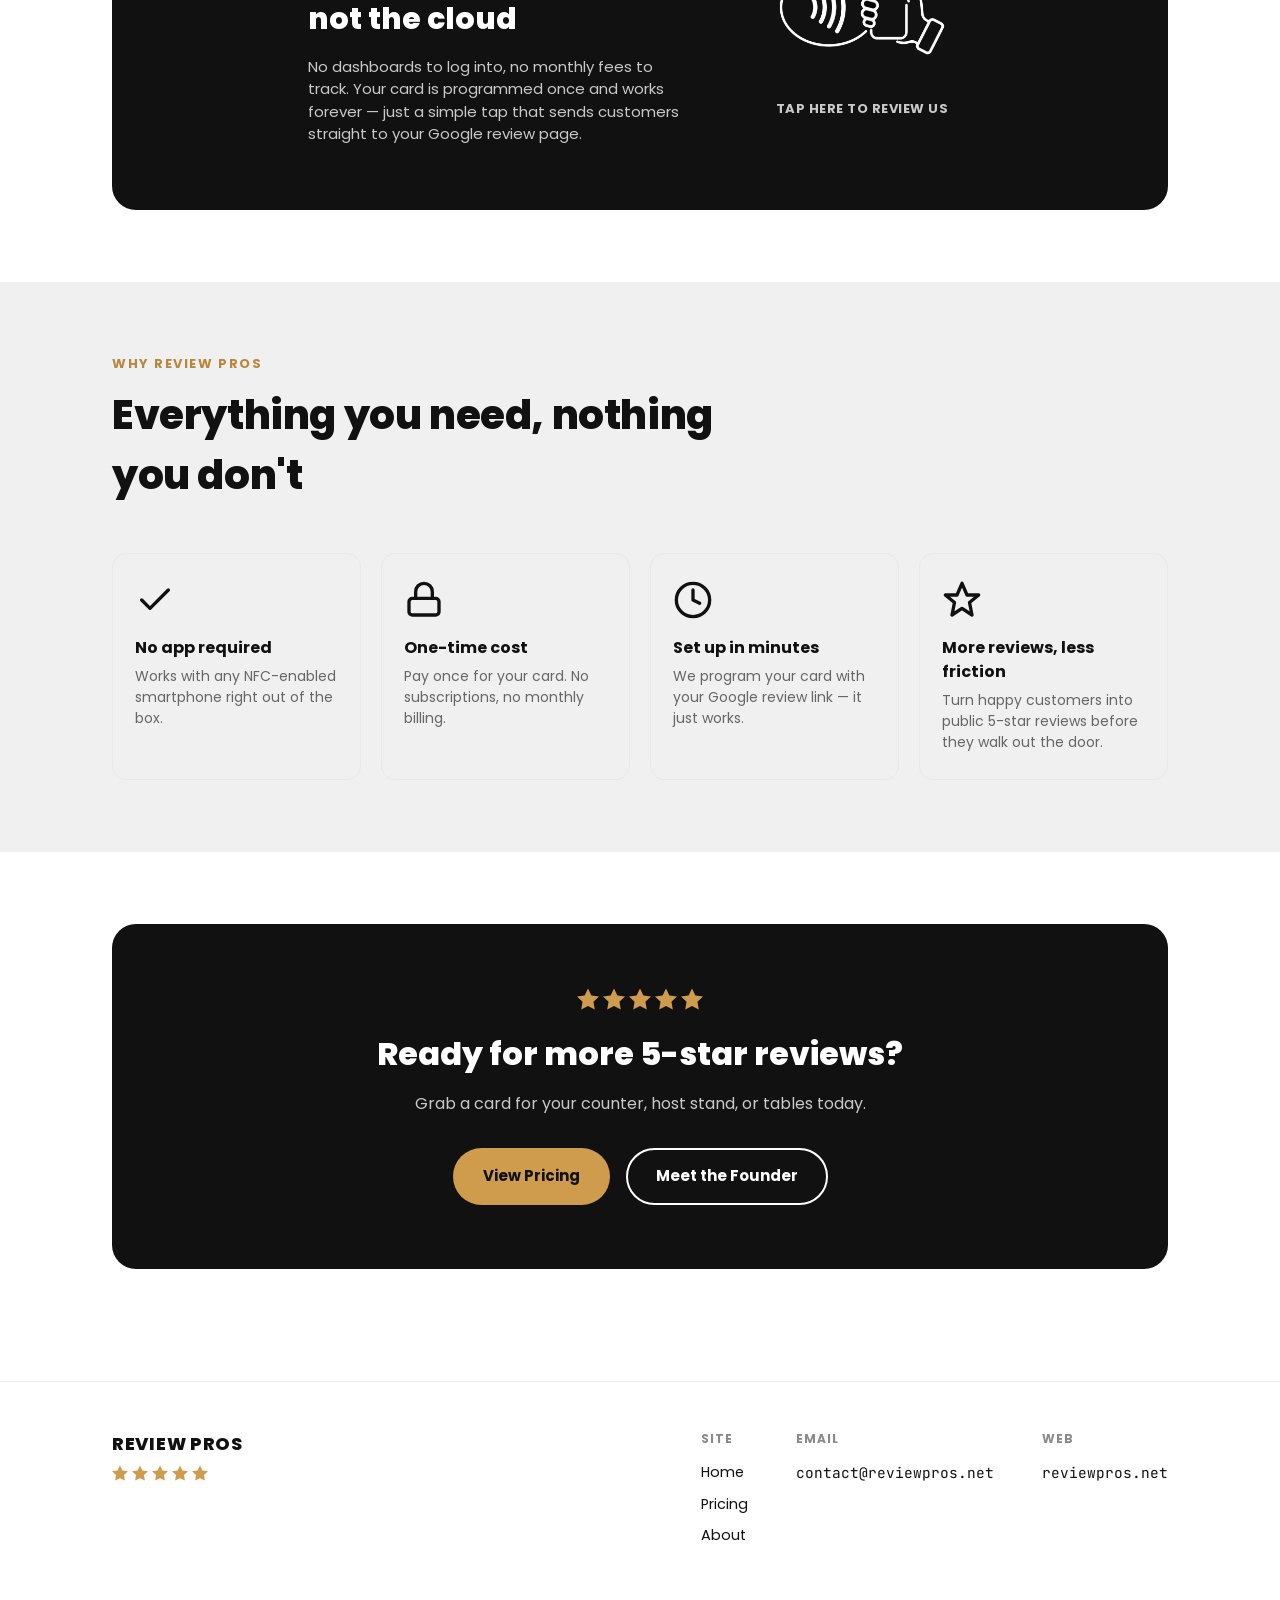
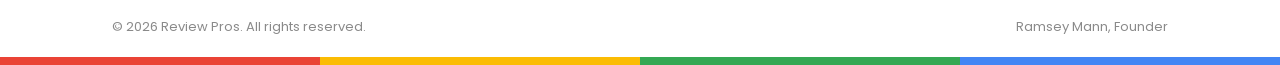
==== commit f5470f39: "Update index.html" ====
--- a/index.html
+++ b/index.html
@@ -104,7 +104,7 @@
           <p>No dashboards to log into, no monthly fees to track. Your card is programmed once and works forever — just a simple tap that sends customers straight to your Google review page.</p>
         </div>
         <div class="tap-icon" aria-hidden="true">
-          <img src="images/colorcorrect.png" alt="Tap here to review us">
+          <img src="colorcorrect.png" alt="Tap here to review us">
           <p style="text-align:center;margin-top:16px;font-weight:700;letter-spacing:0.04em;text-transform:uppercase;font-size:13px;">Tap here to review us</p>
         </div>
       </div>
